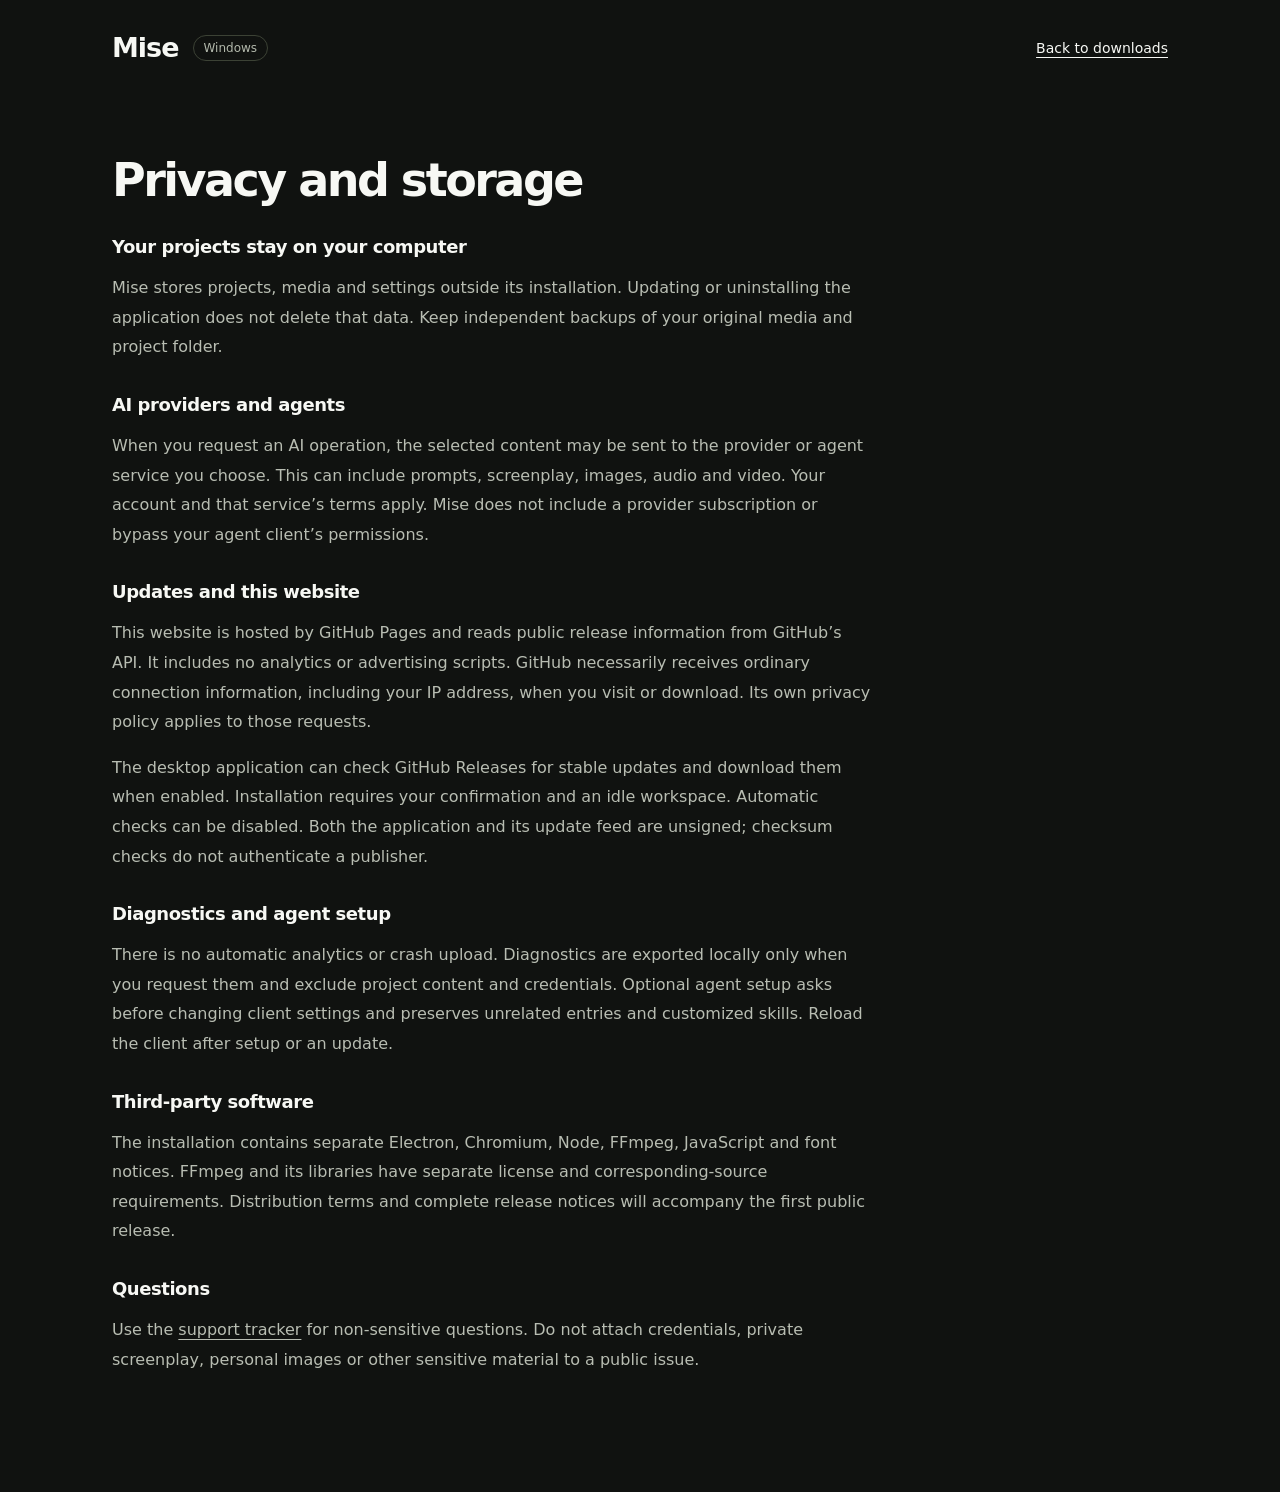
==== privacy.html @ 5735733f "Publish Mise download page and privacy information" ====
<!doctype html>
<html lang="en">
<head>
  <meta charset="utf-8">
  <meta name="viewport" content="width=device-width,initial-scale=1">
  <meta http-equiv="Content-Security-Policy" content="default-src 'none'; style-src 'self'; base-uri 'none'; form-action 'none'">
  <title>Mise — Privacy and storage</title>
  <link rel="stylesheet" href="style.css">
</head>
<body>
  <main>
    <header><a class="brand" href="./">Mise<span>Windows</span></a><a href="./">Back to downloads</a></header>
    <article class="privacy">
      <h1>Privacy and storage</h1>
      <h2>Your projects stay on your computer</h2>
      <p>Mise stores projects, media and settings outside its installation. Updating or uninstalling the application does not delete that data. Keep independent backups of your original media and project folder.</p>
      <h2>AI providers and agents</h2>
      <p>When you request an AI operation, the selected content may be sent to the provider or agent service you choose. This can include prompts, screenplay, images, audio and video. Your account and that service’s terms apply. Mise does not include a provider subscription or bypass your agent client’s permissions.</p>
      <h2>Updates and this website</h2>
      <p>This website is hosted by GitHub Pages and reads public release information from GitHub’s API. It includes no analytics or advertising scripts. GitHub necessarily receives ordinary connection information, including your IP address, when you visit or download. Its own privacy policy applies to those requests.</p>
      <p>The desktop application can check GitHub Releases for stable updates and download them when enabled. Installation requires your confirmation and an idle workspace. Automatic checks can be disabled. Both the application and its update feed are unsigned; checksum checks do not authenticate a publisher.</p>
      <h2>Diagnostics and agent setup</h2>
      <p>There is no automatic analytics or crash upload. Diagnostics are exported locally only when you request them and exclude project content and credentials. Optional agent setup asks before changing client settings and preserves unrelated entries and customized skills. Reload the client after setup or an update.</p>
      <h2>Third-party software</h2>
      <p>The installation contains separate Electron, Chromium, Node, FFmpeg, JavaScript and font notices. FFmpeg and its libraries have separate license and corresponding-source requirements. Distribution terms and complete release notices will accompany the first public release.</p>
      <h2>Questions</h2>
      <p>Use the <a href="https://github.com/omerlefaruk/mise-releases/issues">support tracker</a> for non-sensitive questions. Do not attach credentials, private screenplay, personal images or other sensitive material to a public issue.</p>
    </article>
  </main>
</body>
</html>
---- style.css ----
:root{color-scheme:dark;font-family:Inter,Segoe UI,system-ui,sans-serif;background:#101210;color:#f7f8f4;font-synthesis:none}*{box-sizing:border-box}body{margin:0}main{max-width:1120px;margin:auto;padding:32px}a{color:inherit;text-underline-offset:4px}a:focus-visible{outline:3px solid #dbef8b;outline-offset:6px}header{display:flex;align-items:center;justify-content:space-between;gap:24px;font-size:14px}.brand{font-size:27px;font-weight:750;letter-spacing:-1px;text-decoration:none;display:flex;align-items:center;gap:14px}.brand span{font-size:12px;letter-spacing:0;color:#b3b9ac;border:1px solid #3c4235;border-radius:30px;padding:5px 10px;font-weight:500}.hero{padding:105px 0 76px}.eyebrow{font-size:13px;text-transform:uppercase;letter-spacing:3px;color:#d3e394}h1{font-size:clamp(42px,7vw,82px);line-height:1.05;letter-spacing:-.055em;margin:23px 0 28px;font-weight:650}.intro{font-size:20px;line-height:1.65;color:#b8bdb2;max-width:640px}.download{margin-top:35px;display:flex;gap:20px;align-items:center;flex-wrap:wrap}.button{display:inline-block;background:#dbee94;color:#17210c;border-radius:12px;padding:17px 23px;text-decoration:none;font-weight:650;font-size:16px}.button:hover{background:#e7f6b5}#release-status{font-size:13px;line-height:1.6;color:#b8bdb2;max-width:420px}.requirements{color:#91998b;font-size:12px;margin-top:21px}.features{display:grid;grid-template-columns:repeat(3,minmax(0,1fr));gap:32px;padding:35px 0 40px;border-top:1px solid #30372b}h2{font-size:18px;font-weight:600;margin-top:0;letter-spacing:-.025em}.features p,.notice li{color:#b8bdb2;font-size:14px;line-height:1.8}.notice{background:#191e16;border:1px solid #303a28;border-radius:14px;padding:27px;margin:10px 0 50px}.notice ul{margin-bottom:0;padding-left:20px}.notice li+li{margin-top:8px}footer{display:flex;justify-content:space-between;gap:24px;color:#9aa38e;font-size:12px;padding:25px 0;border-top:1px solid #30372b}nav{display:flex;flex-wrap:wrap;gap:20px}.privacy{max-width:760px;padding:70px 0}.privacy h1{font-size:46px}.privacy h2{margin-top:32px}.privacy p{line-height:1.85;color:#b8bdb2}@media(max-width:650px){main{padding:24px}.hero{padding:65px 0 50px}.intro{font-size:17px}.features{grid-template-columns:1fr;gap:18px}.download{gap:8px}footer{flex-direction:column}.brand{font-size:23px}header>a:last-child{font-size:12px}.privacy h1{font-size:37px}}
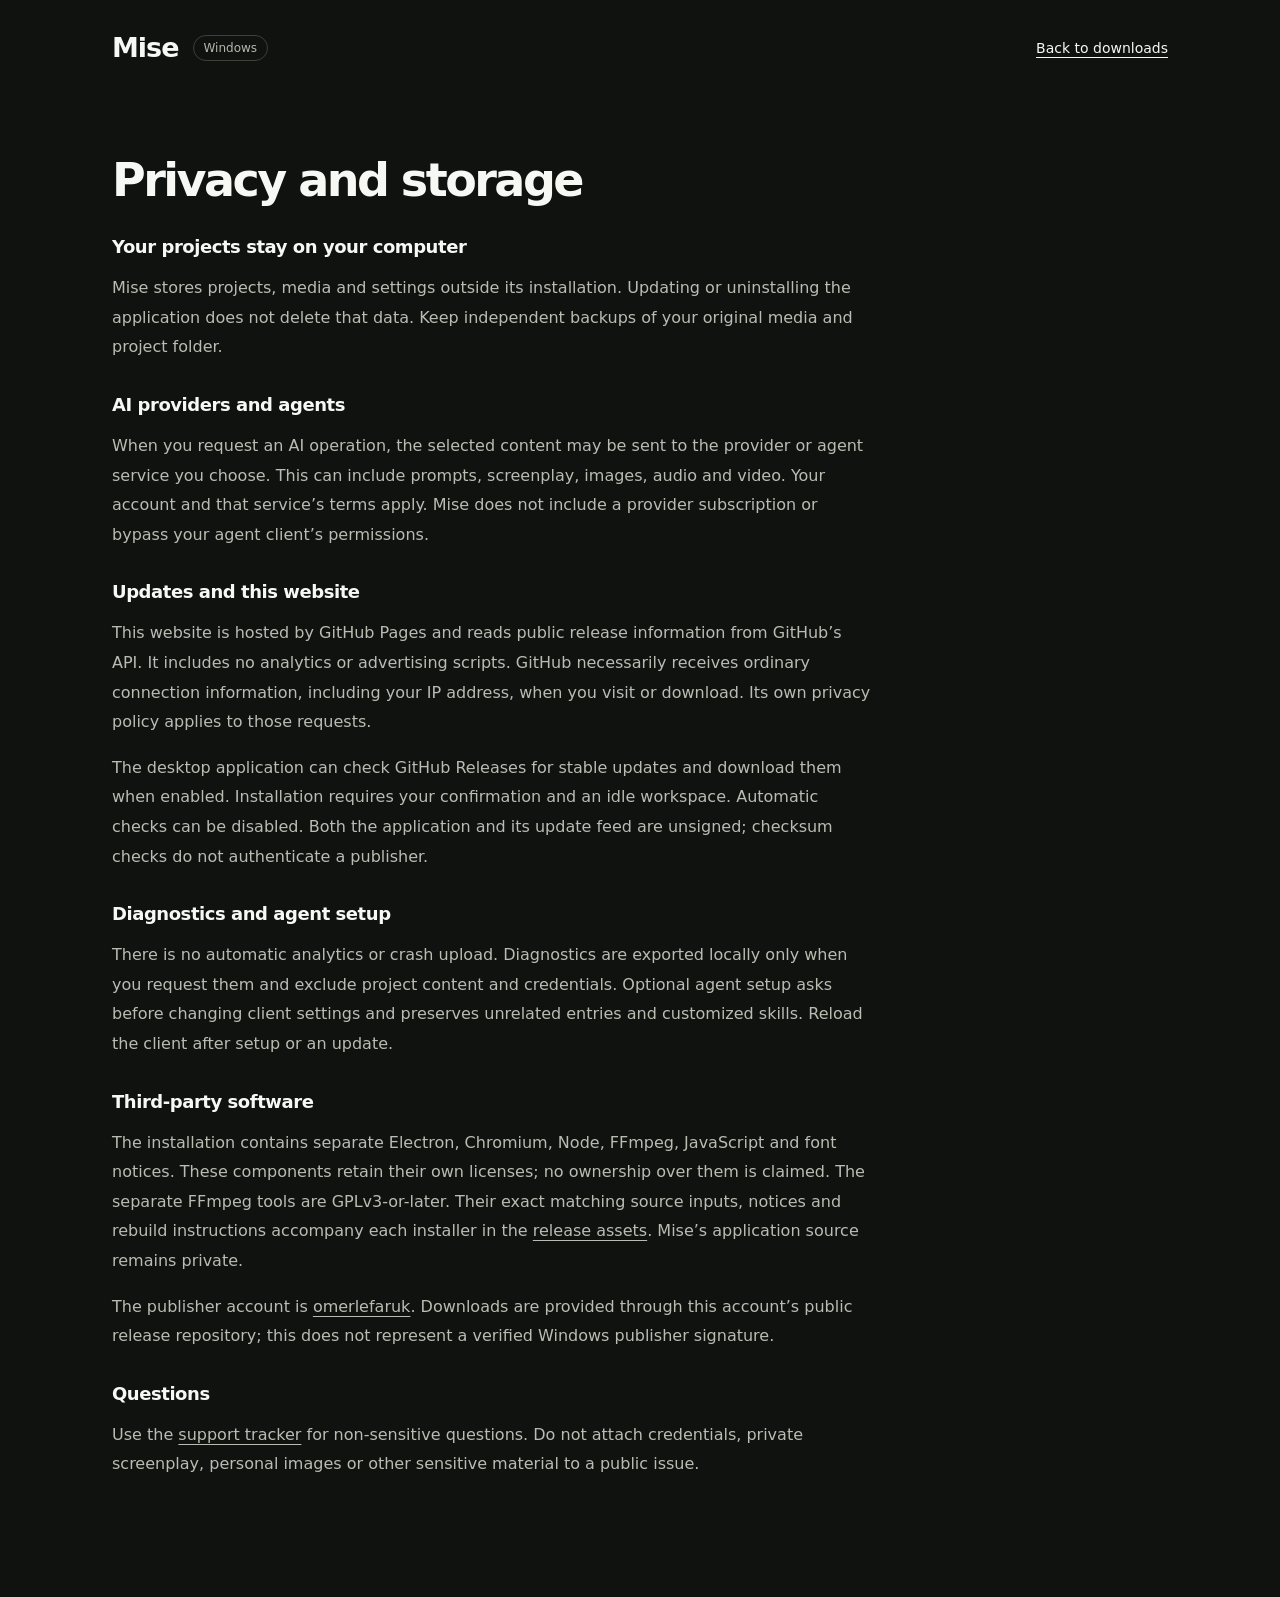
==== commit 49f25c02: "Publish Mise download page and privacy information" ====
--- a/privacy.html
+++ b/privacy.html
@@ -22,7 +22,8 @@
       <h2>Diagnostics and agent setup</h2>
       <p>There is no automatic analytics or crash upload. Diagnostics are exported locally only when you request them and exclude project content and credentials. Optional agent setup asks before changing client settings and preserves unrelated entries and customized skills. Reload the client after setup or an update.</p>
       <h2>Third-party software</h2>
-      <p>The installation contains separate Electron, Chromium, Node, FFmpeg, JavaScript and font notices. FFmpeg and its libraries have separate license and corresponding-source requirements. Distribution terms and complete release notices will accompany the first public release.</p>
+      <p>The installation contains separate Electron, Chromium, Node, FFmpeg, JavaScript and font notices. These components retain their own licenses; no ownership over them is claimed. The separate FFmpeg tools are GPLv3-or-later. Their exact matching source inputs, notices and rebuild instructions accompany each installer in the <a href="https://github.com/omerlefaruk/mise-releases/releases">release assets</a>. Mise’s application source remains private.</p>
+      <p>The publisher account is <a href="https://github.com/omerlefaruk">omerlefaruk</a>. Downloads are provided through this account’s public release repository; this does not represent a verified Windows publisher signature.</p>
       <h2>Questions</h2>
       <p>Use the <a href="https://github.com/omerlefaruk/mise-releases/issues">support tracker</a> for non-sensitive questions. Do not attach credentials, private screenplay, personal images or other sensitive material to a public issue.</p>
     </article>
--- a/style.css
+++ b/style.css
@@ -1 +1,199 @@
-:root{color-scheme:dark;font-family:Inter,Segoe UI,system-ui,sans-serif;background:#101210;color:#f7f8f4;font-synthesis:none}*{box-sizing:border-box}body{margin:0}main{max-width:1120px;margin:auto;padding:32px}a{color:inherit;text-underline-offset:4px}a:focus-visible{outline:3px solid #dbef8b;outline-offset:6px}header{display:flex;align-items:center;justify-content:space-between;gap:24px;font-size:14px}.brand{font-size:27px;font-weight:750;letter-spacing:-1px;text-decoration:none;display:flex;align-items:center;gap:14px}.brand span{font-size:12px;letter-spacing:0;color:#b3b9ac;border:1px solid #3c4235;border-radius:30px;padding:5px 10px;font-weight:500}.hero{padding:105px 0 76px}.eyebrow{font-size:13px;text-transform:uppercase;letter-spacing:3px;color:#d3e394}h1{font-size:clamp(42px,7vw,82px);line-height:1.05;letter-spacing:-.055em;margin:23px 0 28px;font-weight:650}.intro{font-size:20px;line-height:1.65;color:#b8bdb2;max-width:640px}.download{margin-top:35px;display:flex;gap:20px;align-items:center;flex-wrap:wrap}.button{display:inline-block;background:#dbee94;color:#17210c;border-radius:12px;padding:17px 23px;text-decoration:none;font-weight:650;font-size:16px}.button:hover{background:#e7f6b5}#release-status{font-size:13px;line-height:1.6;color:#b8bdb2;max-width:420px}.requirements{color:#91998b;font-size:12px;margin-top:21px}.features{display:grid;grid-template-columns:repeat(3,minmax(0,1fr));gap:32px;padding:35px 0 40px;border-top:1px solid #30372b}h2{font-size:18px;font-weight:600;margin-top:0;letter-spacing:-.025em}.features p,.notice li{color:#b8bdb2;font-size:14px;line-height:1.8}.notice{background:#191e16;border:1px solid #303a28;border-radius:14px;padding:27px;margin:10px 0 50px}.notice ul{margin-bottom:0;padding-left:20px}.notice li+li{margin-top:8px}footer{display:flex;justify-content:space-between;gap:24px;color:#9aa38e;font-size:12px;padding:25px 0;border-top:1px solid #30372b}nav{display:flex;flex-wrap:wrap;gap:20px}.privacy{max-width:760px;padding:70px 0}.privacy h1{font-size:46px}.privacy h2{margin-top:32px}.privacy p{line-height:1.85;color:#b8bdb2}@media(max-width:650px){main{padding:24px}.hero{padding:65px 0 50px}.intro{font-size:17px}.features{grid-template-columns:1fr;gap:18px}.download{gap:8px}footer{flex-direction:column}.brand{font-size:23px}header>a:last-child{font-size:12px}.privacy h1{font-size:37px}}
+:root {
+  color-scheme: dark;
+  font-family:
+    Inter,
+    Segoe UI,
+    system-ui,
+    sans-serif;
+  background: #101210;
+  color: #f7f8f4;
+  font-synthesis: none;
+}
+* {
+  box-sizing: border-box;
+}
+body {
+  margin: 0;
+}
+main {
+  max-width: 1120px;
+  margin: auto;
+  padding: 32px;
+}
+a {
+  color: inherit;
+  text-underline-offset: 4px;
+}
+a:focus-visible {
+  outline: 3px solid #dbef8b;
+  outline-offset: 6px;
+}
+header {
+  display: flex;
+  align-items: center;
+  justify-content: space-between;
+  gap: 24px;
+  font-size: 14px;
+}
+.brand {
+  font-size: 27px;
+  font-weight: 750;
+  letter-spacing: -1px;
+  text-decoration: none;
+  display: flex;
+  align-items: center;
+  gap: 14px;
+}
+.brand span {
+  font-size: 12px;
+  letter-spacing: 0;
+  color: #b3b9ac;
+  border: 1px solid #3c4235;
+  border-radius: 30px;
+  padding: 5px 10px;
+  font-weight: 500;
+}
+.hero {
+  padding: 105px 0 76px;
+}
+.eyebrow {
+  font-size: 13px;
+  text-transform: uppercase;
+  letter-spacing: 3px;
+  color: #d3e394;
+}
+h1 {
+  font-size: clamp(42px, 7vw, 82px);
+  line-height: 1.05;
+  letter-spacing: -0.055em;
+  margin: 23px 0 28px;
+  font-weight: 650;
+}
+.intro {
+  font-size: 20px;
+  line-height: 1.65;
+  color: #b8bdb2;
+  max-width: 640px;
+}
+.download {
+  margin-top: 35px;
+  display: flex;
+  gap: 20px;
+  align-items: center;
+  flex-wrap: wrap;
+}
+.button {
+  display: inline-block;
+  background: #dbee94;
+  color: #17210c;
+  border-radius: 12px;
+  padding: 17px 23px;
+  text-decoration: none;
+  font-weight: 650;
+  font-size: 16px;
+}
+.button:hover {
+  background: #e7f6b5;
+}
+#release-status {
+  font-size: 13px;
+  line-height: 1.6;
+  color: #b8bdb2;
+  max-width: 420px;
+}
+.requirements {
+  color: #91998b;
+  font-size: 12px;
+  margin-top: 21px;
+}
+.features {
+  display: grid;
+  grid-template-columns: repeat(3, minmax(0, 1fr));
+  gap: 32px;
+  padding: 35px 0 40px;
+  border-top: 1px solid #30372b;
+}
+h2 {
+  font-size: 18px;
+  font-weight: 600;
+  margin-top: 0;
+  letter-spacing: -0.025em;
+}
+.features p,
+.notice li {
+  color: #b8bdb2;
+  font-size: 14px;
+  line-height: 1.8;
+}
+.notice {
+  background: #191e16;
+  border: 1px solid #303a28;
+  border-radius: 14px;
+  padding: 27px;
+  margin: 10px 0 50px;
+}
+.notice ul {
+  margin-bottom: 0;
+  padding-left: 20px;
+}
+.notice li + li {
+  margin-top: 8px;
+}
+footer {
+  display: flex;
+  justify-content: space-between;
+  gap: 24px;
+  color: #9aa38e;
+  font-size: 12px;
+  padding: 25px 0;
+  border-top: 1px solid #30372b;
+}
+nav {
+  display: flex;
+  flex-wrap: wrap;
+  gap: 20px;
+}
+.privacy {
+  max-width: 760px;
+  padding: 70px 0;
+}
+.privacy h1 {
+  font-size: 46px;
+}
+.privacy h2 {
+  margin-top: 32px;
+}
+.privacy p {
+  line-height: 1.85;
+  color: #b8bdb2;
+}
+@media (max-width: 650px) {
+  main {
+    padding: 24px;
+  }
+  .hero {
+    padding: 65px 0 50px;
+  }
+  .intro {
+    font-size: 17px;
+  }
+  .features {
+    grid-template-columns: 1fr;
+    gap: 18px;
+  }
+  .download {
+    gap: 8px;
+  }
+  footer {
+    flex-direction: column;
+  }
+  .brand {
+    font-size: 23px;
+  }
+  header > a:last-child {
+    font-size: 12px;
+  }
+  .privacy h1 {
+    font-size: 37px;
+  }
+}
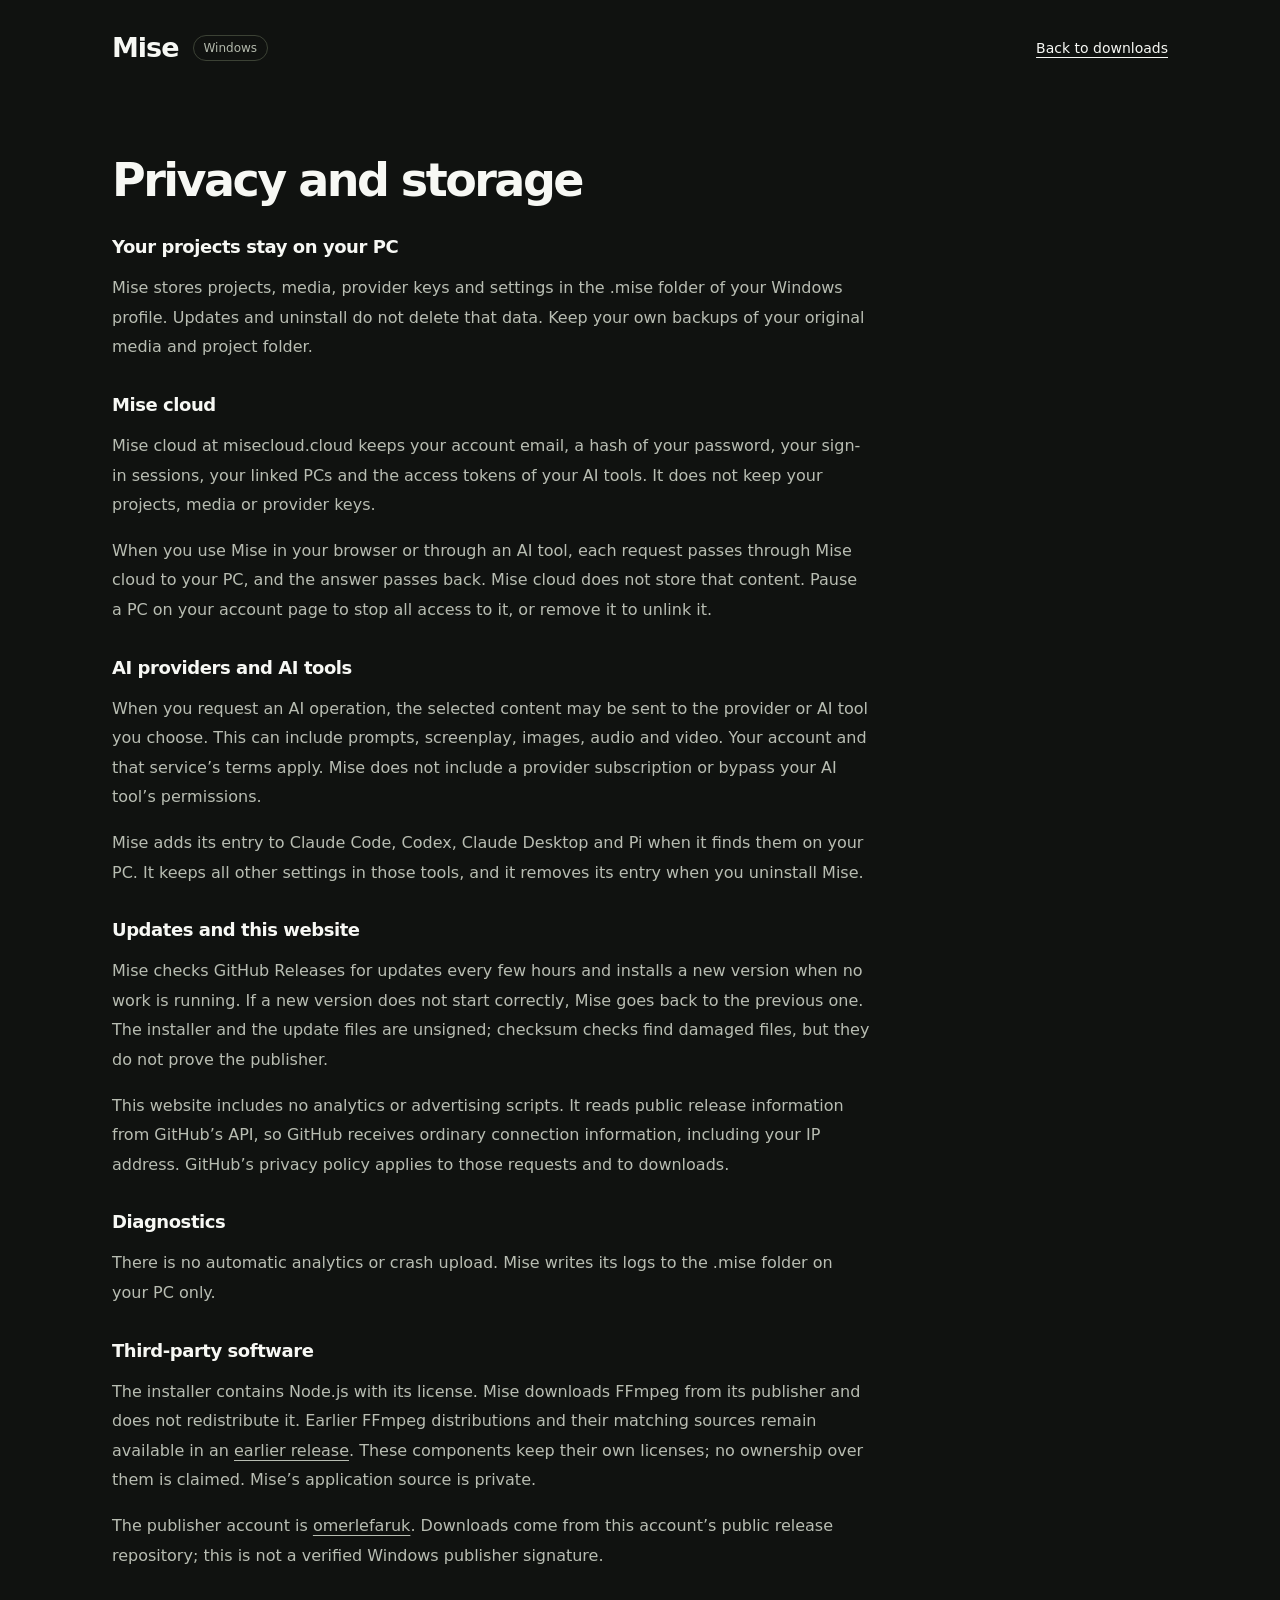
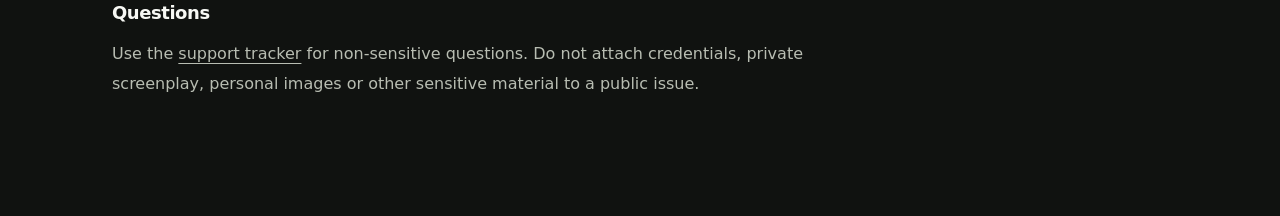
==== commit 2ffd7604: "Publish Mise download page and privacy information" ====
--- a/privacy.html
+++ b/privacy.html
@@ -12,18 +12,22 @@
     <header><a class="brand" href="./">Mise<span>Windows</span></a><a href="./">Back to downloads</a></header>
     <article class="privacy">
       <h1>Privacy and storage</h1>
-      <h2>Your projects stay on your computer</h2>
-      <p>Mise stores projects, media and settings outside its installation. Updating or uninstalling the application does not delete that data. Keep independent backups of your original media and project folder.</p>
-      <h2>AI providers and agents</h2>
-      <p>When you request an AI operation, the selected content may be sent to the provider or agent service you choose. This can include prompts, screenplay, images, audio and video. Your account and that service’s terms apply. Mise does not include a provider subscription or bypass your agent client’s permissions.</p>
+      <h2>Your projects stay on your PC</h2>
+      <p>Mise stores projects, media, provider keys and settings in the .mise folder of your Windows profile. Updates and uninstall do not delete that data. Keep your own backups of your original media and project folder.</p>
+      <h2>Mise cloud</h2>
+      <p>Mise cloud at misecloud.cloud keeps your account email, a hash of your password, your sign-in sessions, your linked PCs and the access tokens of your AI tools. It does not keep your projects, media or provider keys.</p>
+      <p>When you use Mise in your browser or through an AI tool, each request passes through Mise cloud to your PC, and the answer passes back. Mise cloud does not store that content. Pause a PC on your account page to stop all access to it, or remove it to unlink it.</p>
+      <h2>AI providers and AI tools</h2>
+      <p>When you request an AI operation, the selected content may be sent to the provider or AI tool you choose. This can include prompts, screenplay, images, audio and video. Your account and that service’s terms apply. Mise does not include a provider subscription or bypass your AI tool’s permissions.</p>
+      <p>Mise adds its entry to Claude Code, Codex, Claude Desktop and Pi when it finds them on your PC. It keeps all other settings in those tools, and it removes its entry when you uninstall Mise.</p>
       <h2>Updates and this website</h2>
-      <p>This website is hosted by GitHub Pages and reads public release information from GitHub’s API. It includes no analytics or advertising scripts. GitHub necessarily receives ordinary connection information, including your IP address, when you visit or download. Its own privacy policy applies to those requests.</p>
-      <p>The desktop application can check GitHub Releases for stable updates and download them when enabled. Installation requires your confirmation and an idle workspace. Automatic checks can be disabled. Both the application and its update feed are unsigned; checksum checks do not authenticate a publisher.</p>
-      <h2>Diagnostics and agent setup</h2>
-      <p>There is no automatic analytics or crash upload. Diagnostics are exported locally only when you request them and exclude project content and credentials. Optional agent setup asks before changing client settings and preserves unrelated entries and customized skills. Reload the client after setup or an update.</p>
+      <p>Mise checks GitHub Releases for updates every few hours and installs a new version when no work is running. If a new version does not start correctly, Mise goes back to the previous one. The installer and the update files are unsigned; checksum checks find damaged files, but they do not prove the publisher.</p>
+      <p>This website includes no analytics or advertising scripts. It reads public release information from GitHub’s API, so GitHub receives ordinary connection information, including your IP address. GitHub’s privacy policy applies to those requests and to downloads.</p>
+      <h2>Diagnostics</h2>
+      <p>There is no automatic analytics or crash upload. Mise writes its logs to the .mise folder on your PC only.</p>
       <h2>Third-party software</h2>
-      <p>The installation contains separate Electron, Chromium, Node, FFmpeg, JavaScript and font notices. These components retain their own licenses; no ownership over them is claimed. The separate FFmpeg tools are GPLv3-or-later. Their exact matching source inputs, notices and rebuild instructions accompany each installer in the <a href="https://github.com/omerlefaruk/mise-releases/releases">release assets</a>. Mise’s application source remains private.</p>
-      <p>The publisher account is <a href="https://github.com/omerlefaruk">omerlefaruk</a>. Downloads are provided through this account’s public release repository; this does not represent a verified Windows publisher signature.</p>
+      <p>The installer contains Node.js with its license. Mise downloads FFmpeg from its publisher and does not redistribute it. Earlier FFmpeg distributions and their matching sources remain available in an <a href="https://github.com/omerlefaruk/mise-releases/releases/tag/v0.0.3">earlier release</a>. These components keep their own licenses; no ownership over them is claimed. Mise’s application source is private.</p>
+      <p>The publisher account is <a href="https://github.com/omerlefaruk">omerlefaruk</a>. Downloads come from this account’s public release repository; this is not a verified Windows publisher signature.</p>
       <h2>Questions</h2>
       <p>Use the <a href="https://github.com/omerlefaruk/mise-releases/issues">support tracker</a> for non-sensitive questions. Do not attach credentials, private screenplay, personal images or other sensitive material to a public issue.</p>
     </article>
